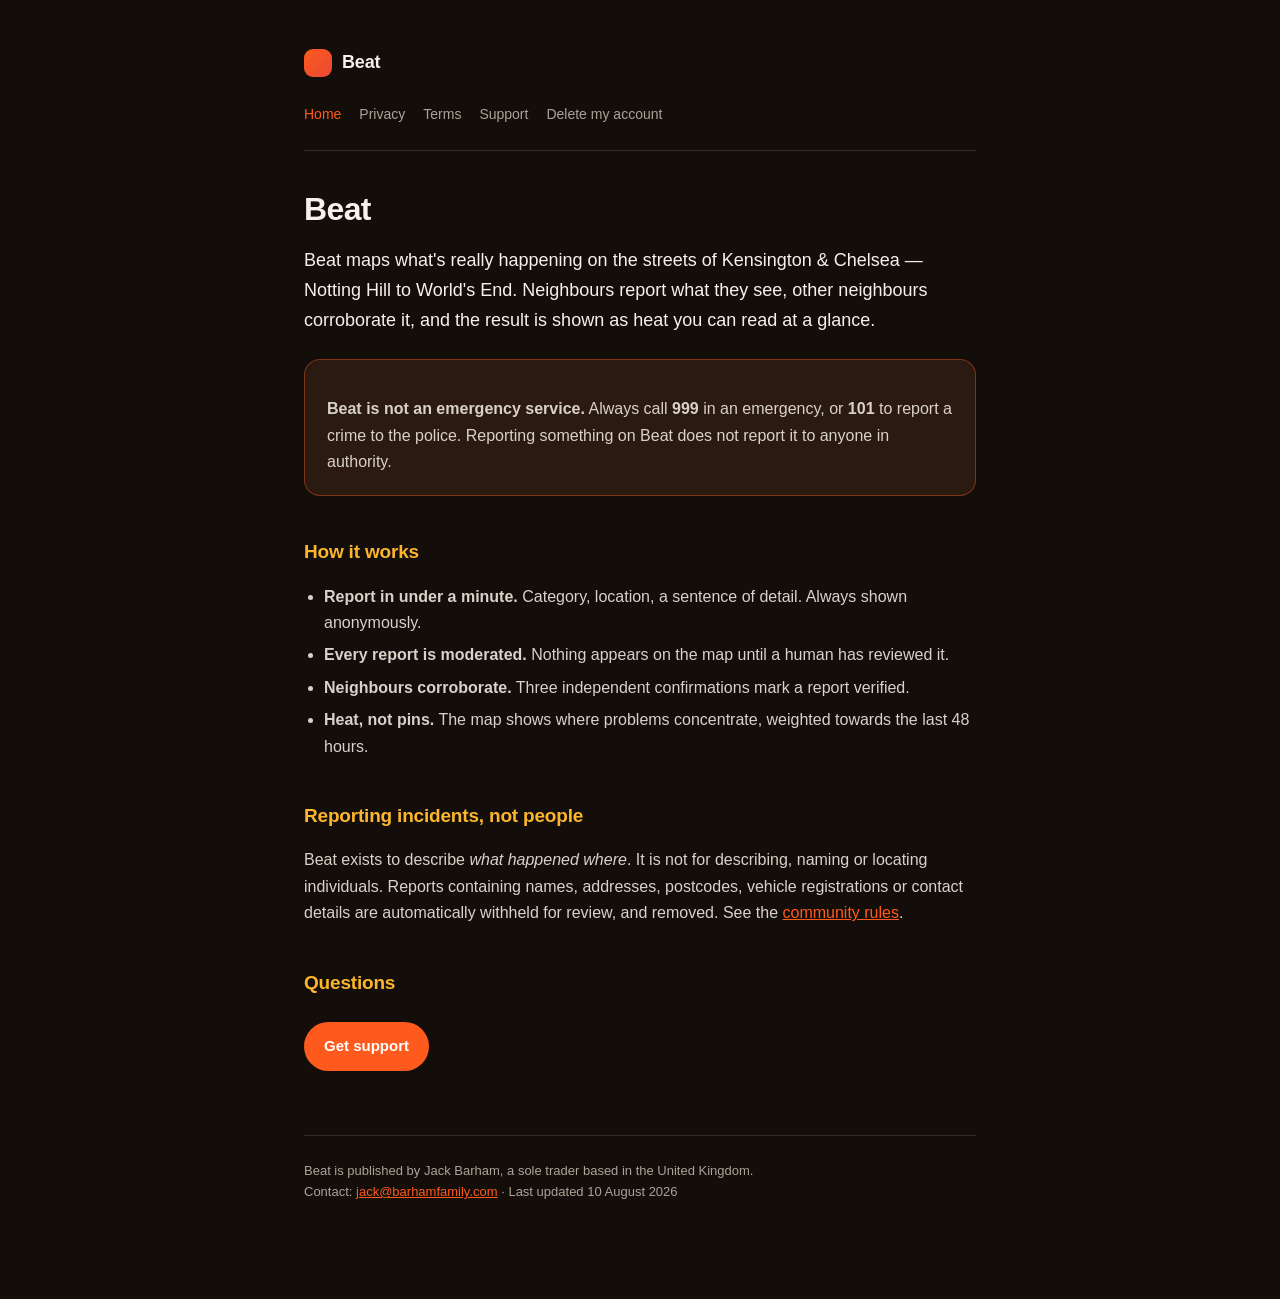
==== index.html @ a158f7f3 "Beat legal and support pages" ====
<!doctype html>
<html lang="en-GB">
<head>
<meta charset="utf-8">
<meta name="viewport" content="width=device-width,initial-scale=1">
<title>Beat &mdash; know your streets &mdash; Beat</title>
<meta name="description" content="Beat maps community-reported street incidents in Kensington &amp; Chelsea.">
<link rel="stylesheet" href="style.css">
</head>
<body>
<div class="wrap">
<header>
  <a class="brand" href="index.html"><span class="mark"></span><strong>Beat</strong></a>
  <nav><a href="index.html" class="on">Home</a><a href="privacy.html">Privacy</a><a href="terms.html">Terms</a><a href="support.html">Support</a><a href="delete-my-data.html">Delete my account</a></nav>
</header>

<h1>Beat</h1>
<p class="lede">Beat maps what's really happening on the streets of Kensington &amp; Chelsea &mdash; Notting Hill to World's End. Neighbours report what they see, other neighbours corroborate it, and the result is shown as heat you can read at a glance.</p>

<div class="card warn">
  <p><strong>Beat is not an emergency service.</strong> Always call <strong>999</strong> in an emergency, or <strong>101</strong> to report a crime to the police. Reporting something on Beat does not report it to anyone in authority.</p>
</div>

<h2>How it works</h2>
<ul>
  <li><strong>Report in under a minute.</strong> Category, location, a sentence of detail. Always shown anonymously.</li>
  <li><strong>Every report is moderated.</strong> Nothing appears on the map until a human has reviewed it.</li>
  <li><strong>Neighbours corroborate.</strong> Three independent confirmations mark a report verified.</li>
  <li><strong>Heat, not pins.</strong> The map shows where problems concentrate, weighted towards the last 48 hours.</li>
</ul>

<h2>Reporting incidents, not people</h2>
<p>Beat exists to describe <em>what happened where</em>. It is not for describing, naming or locating individuals. Reports containing names, addresses, postcodes, vehicle registrations or contact details are automatically withheld for review, and removed. See the <a href="terms.html">community rules</a>.</p>

<h2>Questions</h2>
<p><a class="btn" href="support.html">Get support</a></p>

<footer>
  Beat is published by Jack Barham, a sole trader based in the United Kingdom.<br>
  Contact: <a href="mailto:jack@barhamfamily.com">jack@barhamfamily.com</a> &middot; Last updated 10 August 2026
</footer>
</div>
</body>
</html>
---- style.css ----
:root{--bg:#130e0a;--surface:#1e1813;--fg:#f6f1e9;--muted:#aca397;--ember:#fe5a1d;--ember-soft:#fcb52c;--border:#332c27}
*{box-sizing:border-box}
body{margin:0;background:var(--bg);color:var(--fg);font:16px/1.65 -apple-system,BlinkMacSystemFont,"Segoe UI",Helvetica,Arial,sans-serif;-webkit-font-smoothing:antialiased}
.wrap{max-width:720px;margin:0 auto;padding:48px 24px 96px}
header{border-bottom:1px solid var(--border);padding-bottom:24px;margin-bottom:40px}
.brand{display:inline-flex;align-items:center;gap:10px;text-decoration:none;color:var(--fg)}
.mark{width:28px;height:28px;border-radius:9px;background:linear-gradient(135deg,var(--ember),#e94937)}
.brand strong{font-size:18px;letter-spacing:-.01em}
nav{margin-top:18px;display:flex;flex-wrap:wrap;gap:18px}
nav a{color:var(--muted);text-decoration:none;font-size:14px}
nav a:hover,nav a.on{color:var(--ember)}
h1{font-size:32px;line-height:1.15;letter-spacing:-.02em;margin:0 0 8px}
h2{font-size:19px;margin:40px 0 10px;color:var(--ember-soft);letter-spacing:-.01em}
h3{font-size:16px;margin:26px 0 6px}
p,li{color:#d9d2c8}
.lede{font-size:18px;color:var(--fg)}
.meta{color:var(--muted);font-size:13px;margin:0 0 32px}
a{color:var(--ember)}
ul{padding-left:20px}
li{margin:6px 0}
.card{background:var(--surface);border:1px solid var(--border);border-radius:16px;padding:20px 22px;margin:24px 0}
.card p:last-child{margin-bottom:0}
.warn{border-color:rgba(254,90,29,.4);background:#2b1a12}
table{width:100%;border-collapse:collapse;margin:16px 0;font-size:14px}
th,td{text-align:left;padding:10px 12px;border-bottom:1px solid var(--border);vertical-align:top}
th{color:var(--ember-soft);font-weight:600}
footer{margin-top:64px;padding-top:24px;border-top:1px solid var(--border);color:var(--muted);font-size:13px}
code{background:var(--surface);padding:2px 6px;border-radius:5px;font-size:14px}
.btn{display:inline-block;background:var(--ember);color:#fff;text-decoration:none;padding:12px 20px;border-radius:999px;font-weight:600;font-size:15px;margin-top:8px}
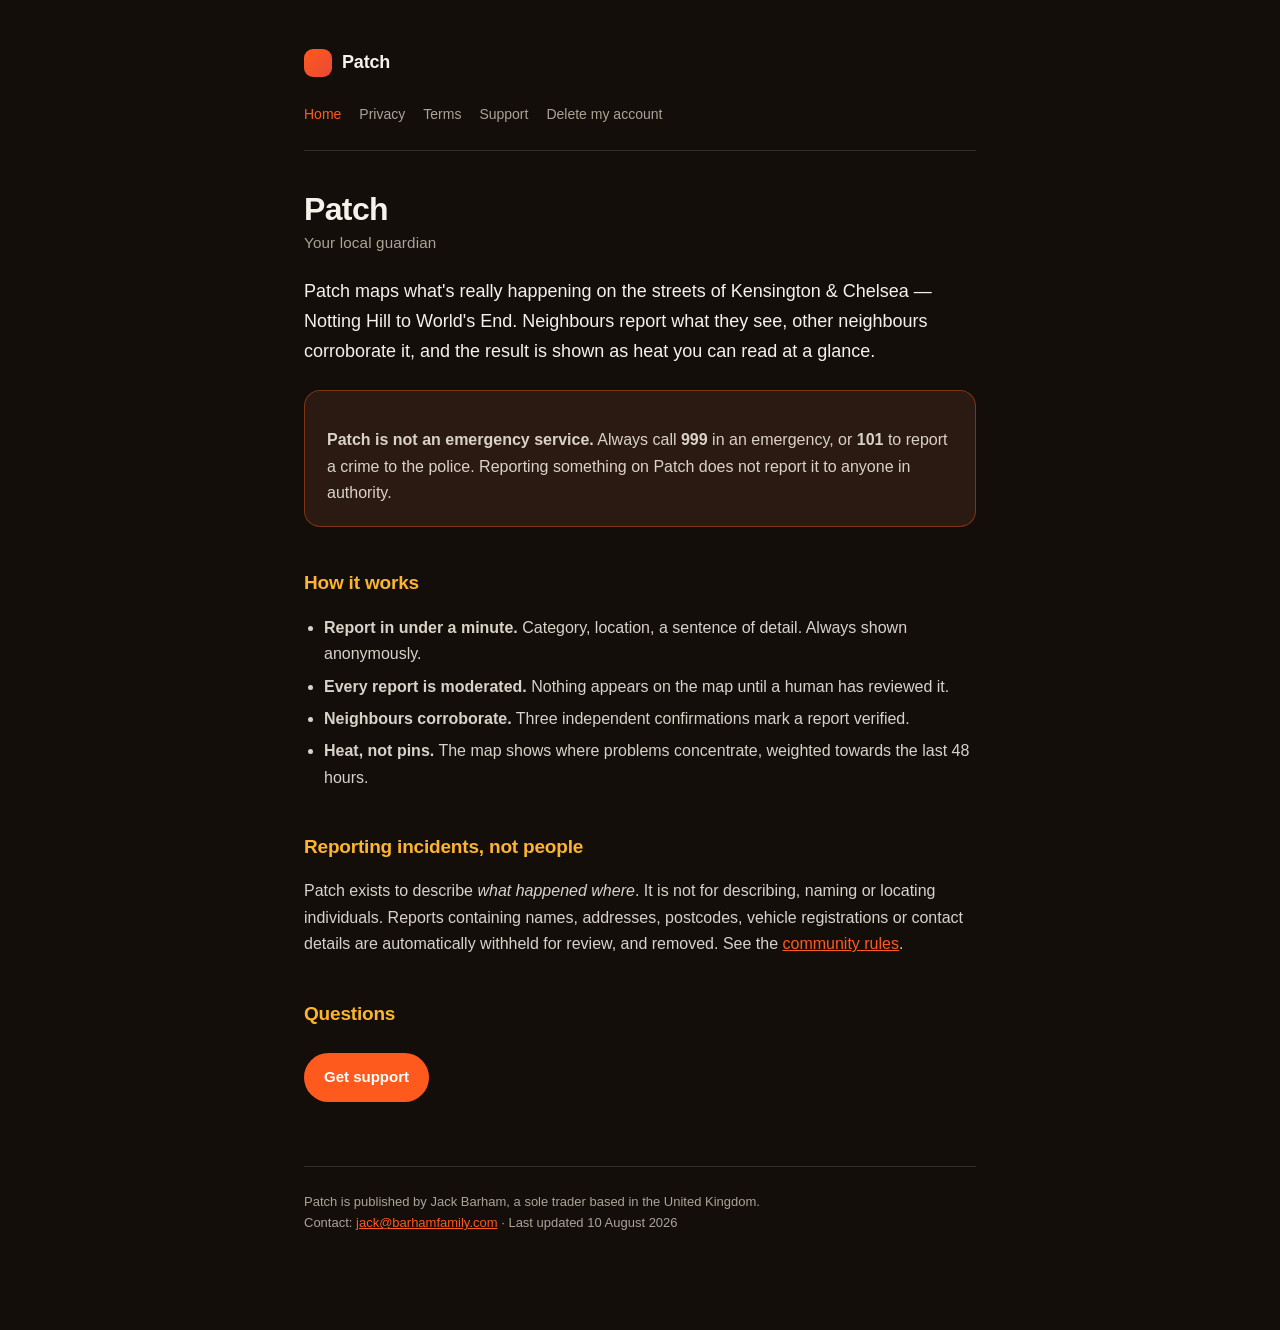
==== commit 93c0799d: "Rename to Patch; add postcodes.io disclosure to privacy policy" ====
--- a/index.html
+++ b/index.html
@@ -3,22 +3,23 @@
 <head>
 <meta charset="utf-8">
 <meta name="viewport" content="width=device-width,initial-scale=1">
-<title>Beat &mdash; know your streets &mdash; Beat</title>
-<meta name="description" content="Beat maps community-reported street incidents in Kensington &amp; Chelsea.">
+<title>Patch &mdash; your local guardian</title>
+<meta name="description" content="Patch maps community-reported street incidents in Kensington &amp; Chelsea.">
 <link rel="stylesheet" href="style.css">
 </head>
 <body>
 <div class="wrap">
 <header>
-  <a class="brand" href="index.html"><span class="mark"></span><strong>Beat</strong></a>
+  <a class="brand" href="index.html"><span class="mark"></span><strong>Patch</strong></a>
   <nav><a href="index.html" class="on">Home</a><a href="privacy.html">Privacy</a><a href="terms.html">Terms</a><a href="support.html">Support</a><a href="delete-my-data.html">Delete my account</a></nav>
 </header>
 
-<h1>Beat</h1>
-<p class="lede">Beat maps what's really happening on the streets of Kensington &amp; Chelsea &mdash; Notting Hill to World's End. Neighbours report what they see, other neighbours corroborate it, and the result is shown as heat you can read at a glance.</p>
+<h1>Patch</h1>
+<p class="strap">Your local guardian</p>
+<p class="lede">Patch maps what's really happening on the streets of Kensington &amp; Chelsea &mdash; Notting Hill to World's End. Neighbours report what they see, other neighbours corroborate it, and the result is shown as heat you can read at a glance.</p>
 
 <div class="card warn">
-  <p><strong>Beat is not an emergency service.</strong> Always call <strong>999</strong> in an emergency, or <strong>101</strong> to report a crime to the police. Reporting something on Beat does not report it to anyone in authority.</p>
+  <p><strong>Patch is not an emergency service.</strong> Always call <strong>999</strong> in an emergency, or <strong>101</strong> to report a crime to the police. Reporting something on Patch does not report it to anyone in authority.</p>
 </div>
 
 <h2>How it works</h2>
@@ -30,13 +31,13 @@
 </ul>
 
 <h2>Reporting incidents, not people</h2>
-<p>Beat exists to describe <em>what happened where</em>. It is not for describing, naming or locating individuals. Reports containing names, addresses, postcodes, vehicle registrations or contact details are automatically withheld for review, and removed. See the <a href="terms.html">community rules</a>.</p>
+<p>Patch exists to describe <em>what happened where</em>. It is not for describing, naming or locating individuals. Reports containing names, addresses, postcodes, vehicle registrations or contact details are automatically withheld for review, and removed. See the <a href="terms.html">community rules</a>.</p>
 
 <h2>Questions</h2>
 <p><a class="btn" href="support.html">Get support</a></p>
 
 <footer>
-  Beat is published by Jack Barham, a sole trader based in the United Kingdom.<br>
+  Patch is published by Jack Barham, a sole trader based in the United Kingdom.<br>
   Contact: <a href="mailto:jack@barhamfamily.com">jack@barhamfamily.com</a> &middot; Last updated 10 August 2026
 </footer>
 </div>
--- a/style.css
+++ b/style.css
@@ -27,3 +27,12 @@
 footer{margin-top:64px;padding-top:24px;border-top:1px solid var(--border);color:var(--muted);font-size:13px}
 code{background:var(--surface);padding:2px 6px;border-radius:5px;font-size:14px}
 .btn{display:inline-block;background:var(--ember);color:#fff;text-decoration:none;padding:12px 20px;border-radius:999px;font-weight:600;font-size:15px;margin-top:8px}
+
+/* Strapline under the wordmark on the home page. Muted on purpose: the name
+   carries the page, this only says what the name means. */
+.strap {
+  margin: -.4rem 0 1.4rem;
+  font-size: .95rem;
+  letter-spacing: .01em;
+  color: var(--muted, #8e8e96);
+}
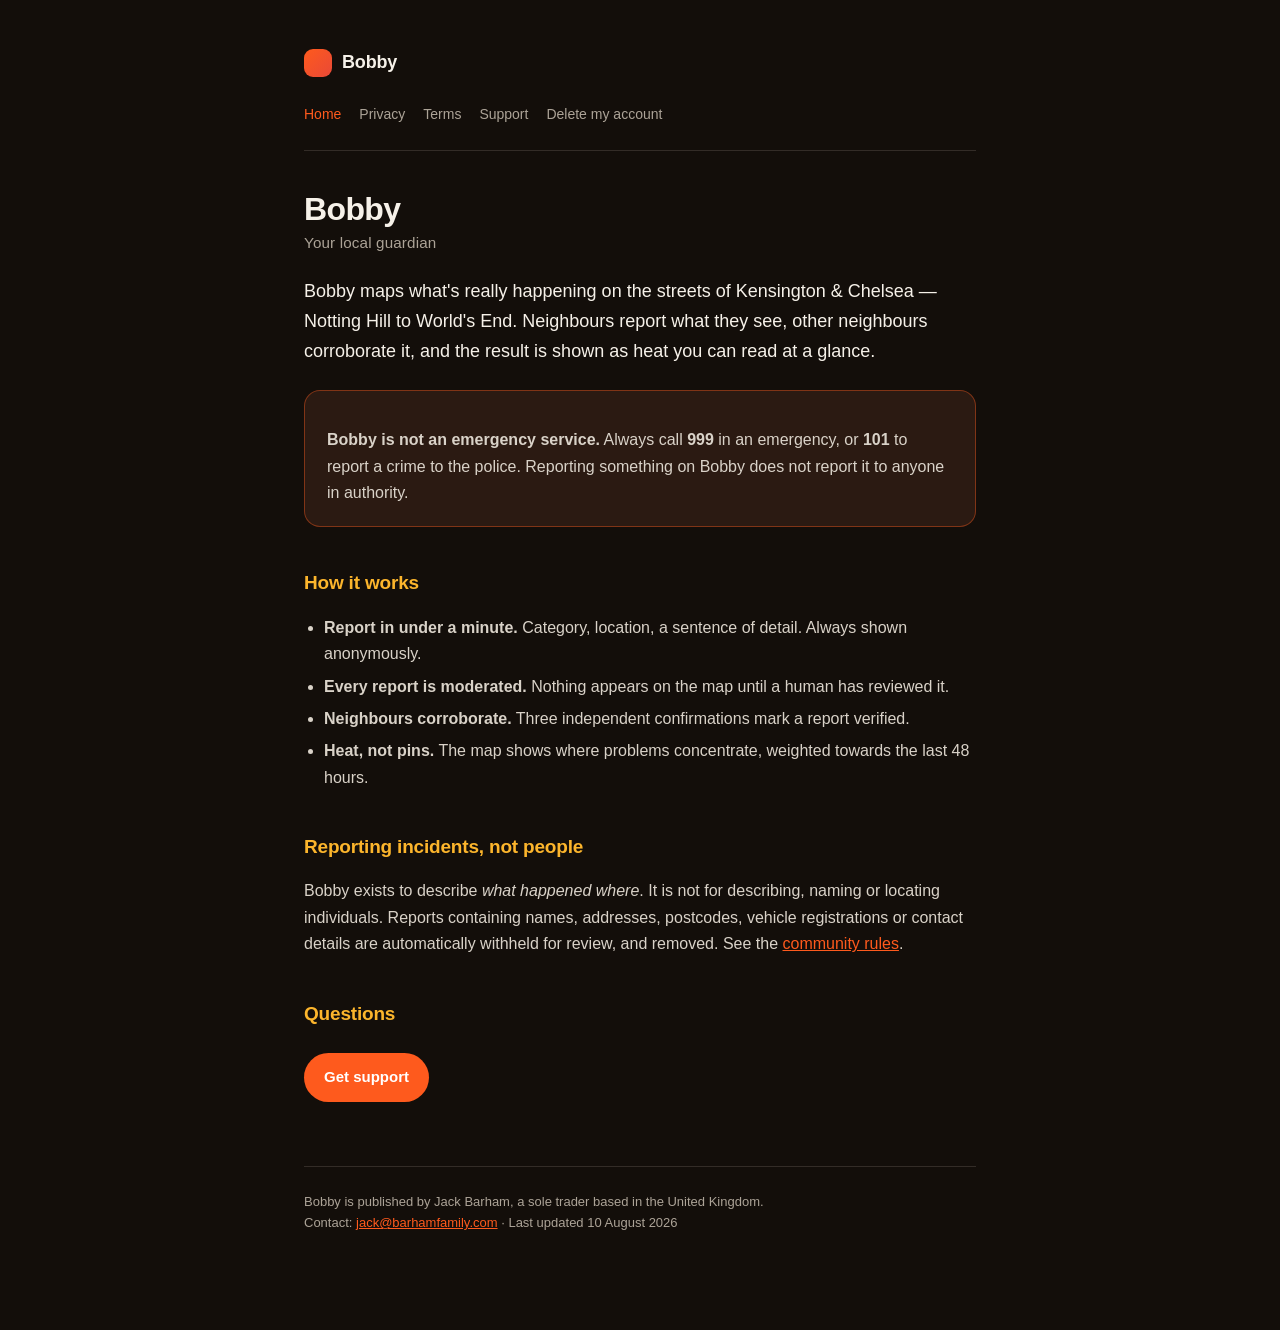
==== commit 4e392c53: "Rename to Patch; add postcodes.io disclosure to privacy policy" ====
--- a/index.html
+++ b/index.html
@@ -3,23 +3,23 @@
 <head>
 <meta charset="utf-8">
 <meta name="viewport" content="width=device-width,initial-scale=1">
-<title>Patch &mdash; your local guardian</title>
-<meta name="description" content="Patch maps community-reported street incidents in Kensington &amp; Chelsea.">
+<title>Bobby &mdash; your local guardian</title>
+<meta name="description" content="Bobby maps community-reported street incidents in Kensington &amp; Chelsea.">
 <link rel="stylesheet" href="style.css">
 </head>
 <body>
 <div class="wrap">
 <header>
-  <a class="brand" href="index.html"><span class="mark"></span><strong>Patch</strong></a>
+  <a class="brand" href="index.html"><span class="mark"></span><strong>Bobby</strong></a>
   <nav><a href="index.html" class="on">Home</a><a href="privacy.html">Privacy</a><a href="terms.html">Terms</a><a href="support.html">Support</a><a href="delete-my-data.html">Delete my account</a></nav>
 </header>
 
-<h1>Patch</h1>
+<h1>Bobby</h1>
 <p class="strap">Your local guardian</p>
-<p class="lede">Patch maps what's really happening on the streets of Kensington &amp; Chelsea &mdash; Notting Hill to World's End. Neighbours report what they see, other neighbours corroborate it, and the result is shown as heat you can read at a glance.</p>
+<p class="lede">Bobby maps what's really happening on the streets of Kensington &amp; Chelsea &mdash; Notting Hill to World's End. Neighbours report what they see, other neighbours corroborate it, and the result is shown as heat you can read at a glance.</p>
 
 <div class="card warn">
-  <p><strong>Patch is not an emergency service.</strong> Always call <strong>999</strong> in an emergency, or <strong>101</strong> to report a crime to the police. Reporting something on Patch does not report it to anyone in authority.</p>
+  <p><strong>Bobby is not an emergency service.</strong> Always call <strong>999</strong> in an emergency, or <strong>101</strong> to report a crime to the police. Reporting something on Bobby does not report it to anyone in authority.</p>
 </div>
 
 <h2>How it works</h2>
@@ -31,13 +31,13 @@
 </ul>
 
 <h2>Reporting incidents, not people</h2>
-<p>Patch exists to describe <em>what happened where</em>. It is not for describing, naming or locating individuals. Reports containing names, addresses, postcodes, vehicle registrations or contact details are automatically withheld for review, and removed. See the <a href="terms.html">community rules</a>.</p>
+<p>Bobby exists to describe <em>what happened where</em>. It is not for describing, naming or locating individuals. Reports containing names, addresses, postcodes, vehicle registrations or contact details are automatically withheld for review, and removed. See the <a href="terms.html">community rules</a>.</p>
 
 <h2>Questions</h2>
 <p><a class="btn" href="support.html">Get support</a></p>
 
 <footer>
-  Patch is published by Jack Barham, a sole trader based in the United Kingdom.<br>
+  Bobby is published by Jack Barham, a sole trader based in the United Kingdom.<br>
   Contact: <a href="mailto:jack@barhamfamily.com">jack@barhamfamily.com</a> &middot; Last updated 10 August 2026
 </footer>
 </div>
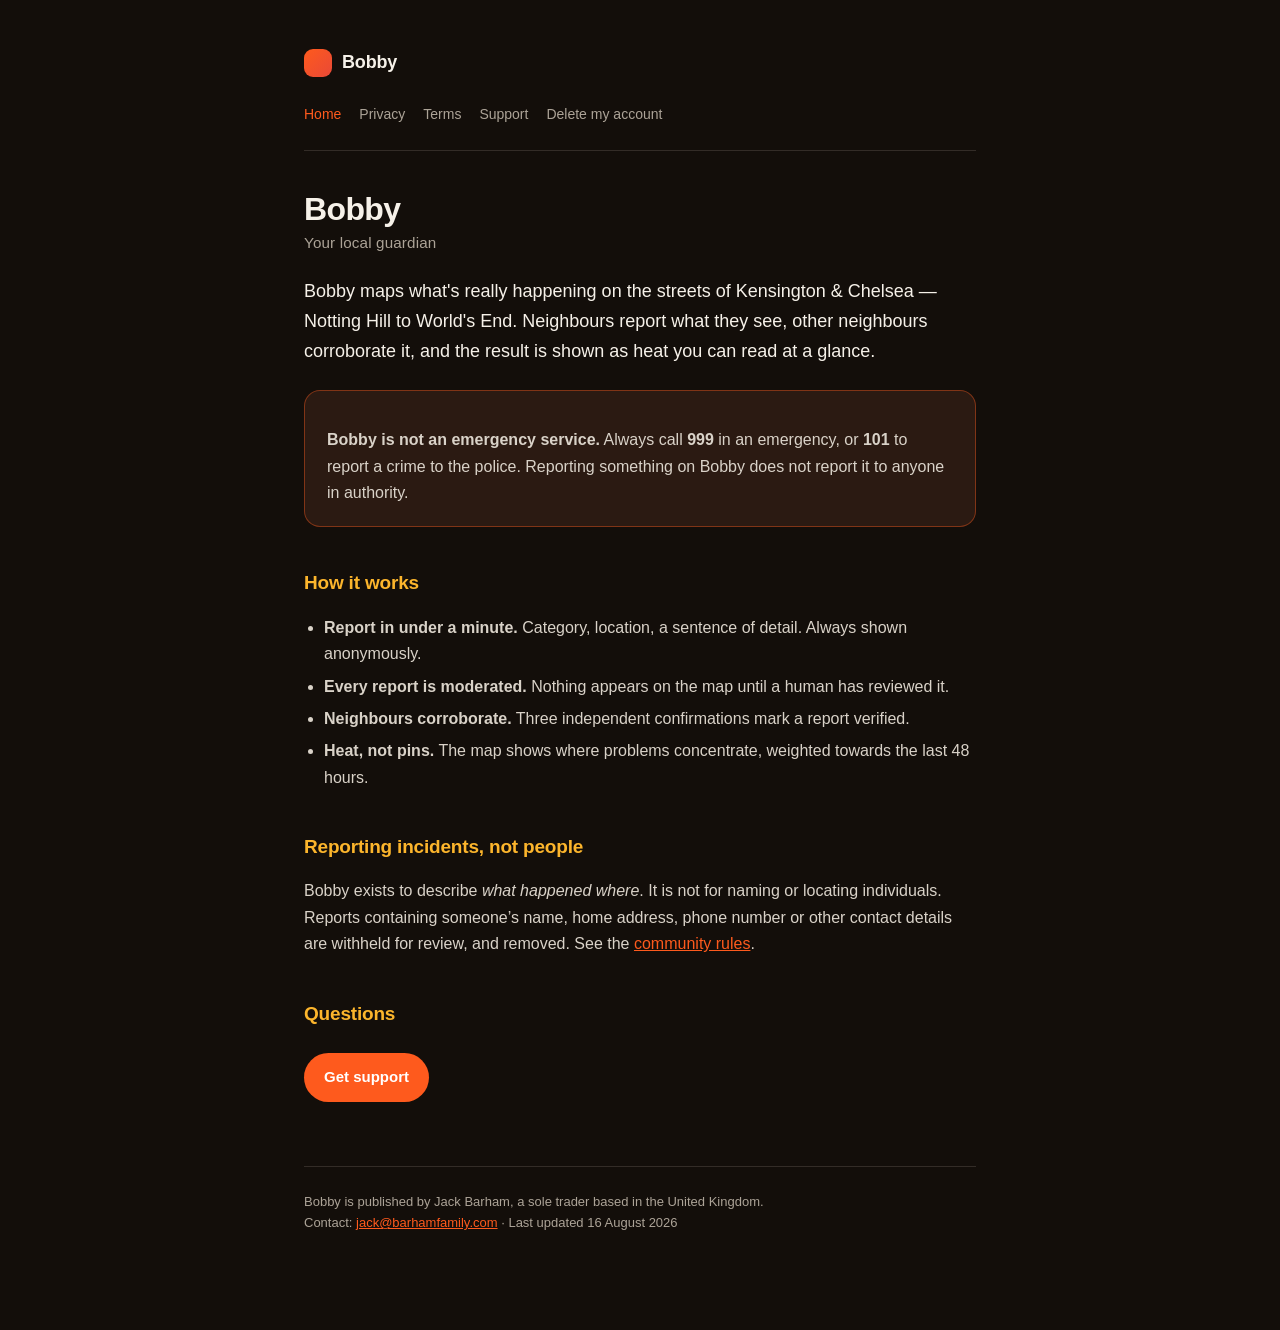
==== commit f06bcb89: "Rename to Patch; add postcodes.io disclosure to privacy policy" ====
--- a/index.html
+++ b/index.html
@@ -31,14 +31,14 @@
 </ul>
 
 <h2>Reporting incidents, not people</h2>
-<p>Bobby exists to describe <em>what happened where</em>. It is not for describing, naming or locating individuals. Reports containing names, addresses, postcodes, vehicle registrations or contact details are automatically withheld for review, and removed. See the <a href="terms.html">community rules</a>.</p>
+<p>Bobby exists to describe <em>what happened where</em>. It is not for naming or locating individuals. Reports containing someone&rsquo;s name, home address, phone number or other contact details are withheld for review, and removed. See the <a href="terms.html">community rules</a>.</p>
 
 <h2>Questions</h2>
 <p><a class="btn" href="support.html">Get support</a></p>
 
 <footer>
   Bobby is published by Jack Barham, a sole trader based in the United Kingdom.<br>
-  Contact: <a href="mailto:jack@barhamfamily.com">jack@barhamfamily.com</a> &middot; Last updated 10 August 2026
+  Contact: <a href="mailto:jack@barhamfamily.com">jack@barhamfamily.com</a> &middot; Last updated 16 August 2026
 </footer>
 </div>
 </body>
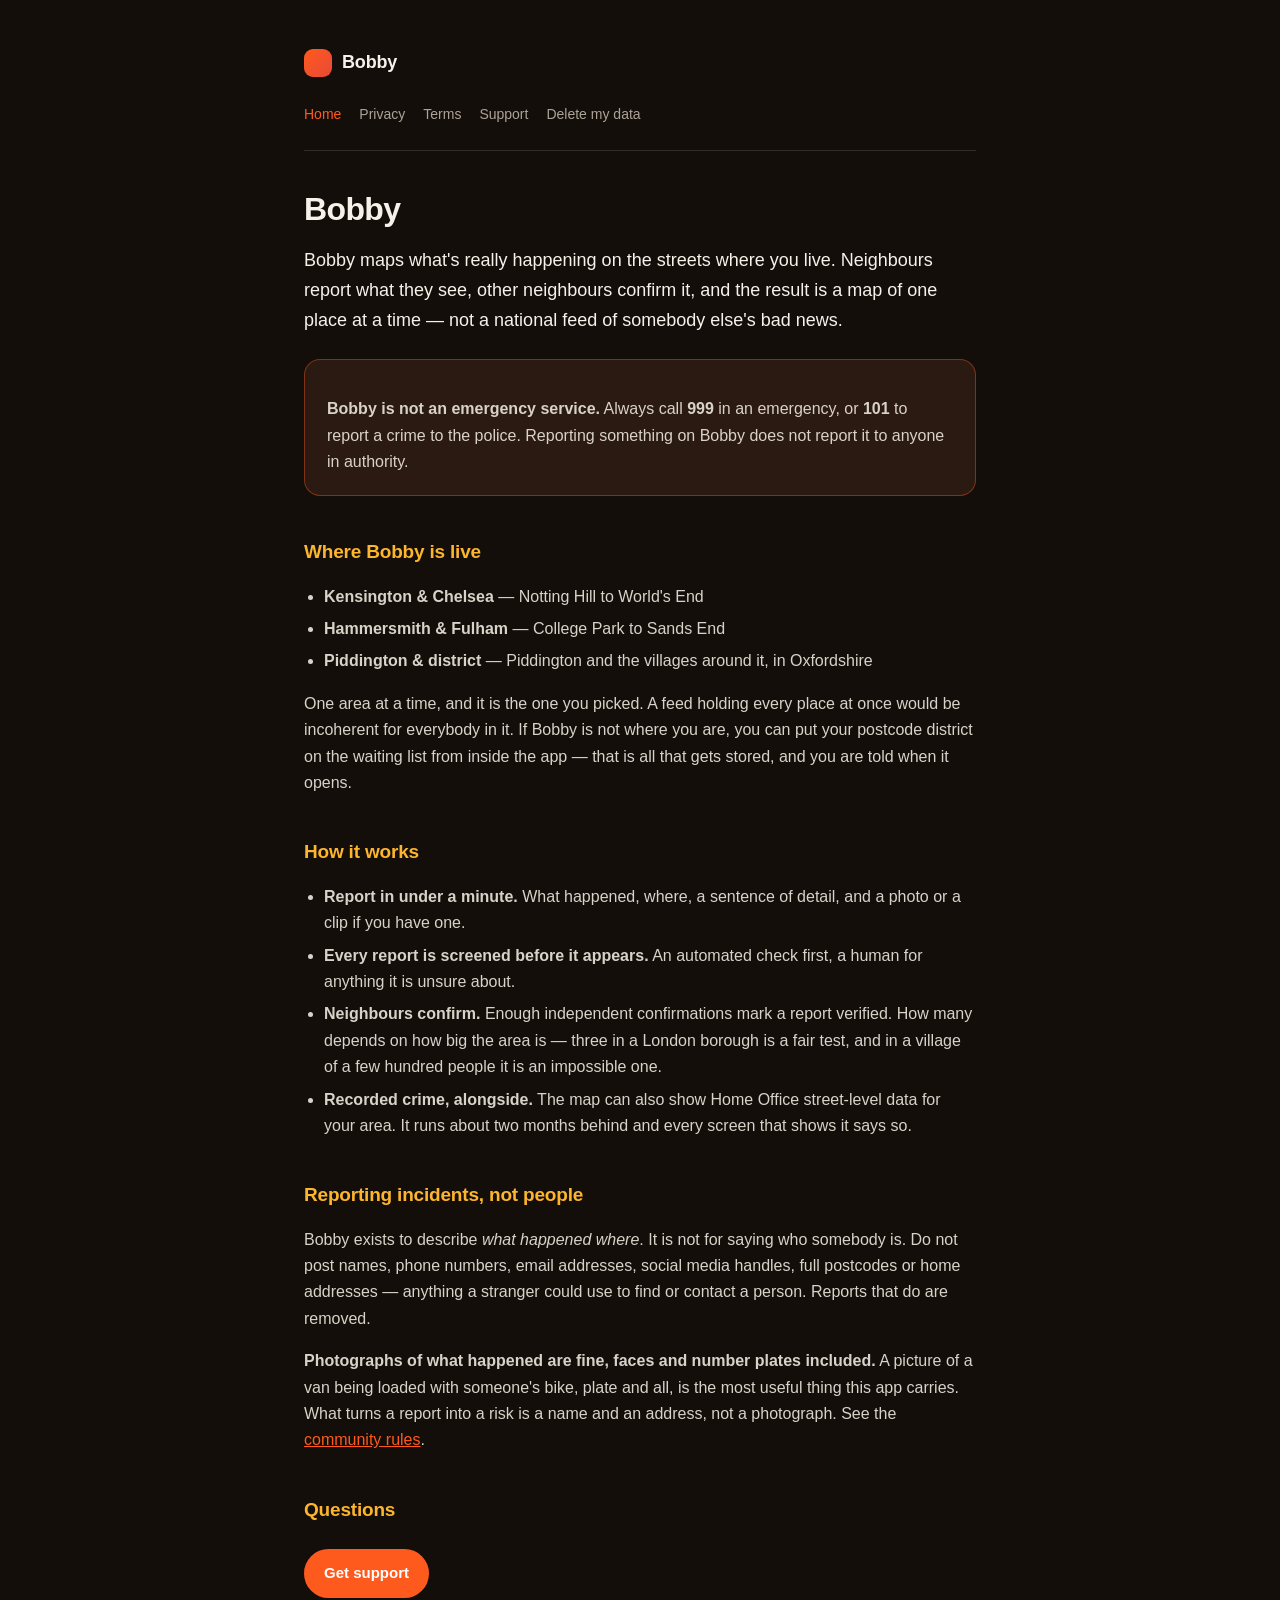
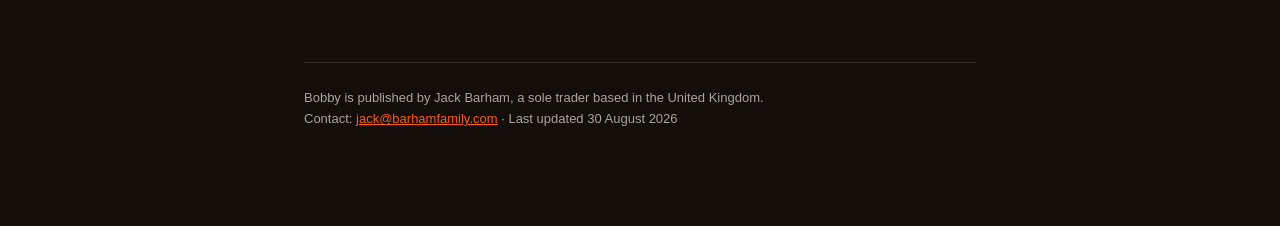
==== commit 1d4490b6: "Bobby, not Beat: the pages catch up with the app Four statements had become false — the app name, th" ====
--- a/index.html
+++ b/index.html
@@ -3,42 +3,50 @@
 <head>
 <meta charset="utf-8">
 <meta name="viewport" content="width=device-width,initial-scale=1">
-<title>Bobby &mdash; your local guardian</title>
-<meta name="description" content="Bobby maps community-reported street incidents in Kensington &amp; Chelsea.">
+<title>Bobby &mdash; know your streets &mdash; Bobby</title>
+<meta name="description" content="Bobby maps community-reported street incidents in Kensington &amp; Chelsea, Hammersmith &amp; Fulham and Piddington &amp; district.">
 <link rel="stylesheet" href="style.css">
 </head>
 <body>
 <div class="wrap">
 <header>
   <a class="brand" href="index.html"><span class="mark"></span><strong>Bobby</strong></a>
-  <nav><a href="index.html" class="on">Home</a><a href="privacy.html">Privacy</a><a href="terms.html">Terms</a><a href="support.html">Support</a><a href="delete-my-data.html">Delete my account</a></nav>
+  <nav><a href="index.html" class="on">Home</a><a href="privacy.html">Privacy</a><a href="terms.html">Terms</a><a href="support.html">Support</a><a href="delete-my-data.html">Delete my data</a></nav>
 </header>
 
 <h1>Bobby</h1>
-<p class="strap">Your local guardian</p>
-<p class="lede">Bobby maps what's really happening on the streets of Kensington &amp; Chelsea &mdash; Notting Hill to World's End. Neighbours report what they see, other neighbours corroborate it, and the result is shown as heat you can read at a glance.</p>
+<p class="lede">Bobby maps what's really happening on the streets where you live. Neighbours report what they see, other neighbours confirm it, and the result is a map of one place at a time &mdash; not a national feed of somebody else's bad news.</p>
 
 <div class="card warn">
   <p><strong>Bobby is not an emergency service.</strong> Always call <strong>999</strong> in an emergency, or <strong>101</strong> to report a crime to the police. Reporting something on Bobby does not report it to anyone in authority.</p>
 </div>
 
+<h2>Where Bobby is live</h2>
+<ul>
+  <li><strong>Kensington &amp; Chelsea</strong> &mdash; Notting Hill to World's End</li>
+  <li><strong>Hammersmith &amp; Fulham</strong> &mdash; College Park to Sands End</li>
+  <li><strong>Piddington &amp; district</strong> &mdash; Piddington and the villages around it, in Oxfordshire</li>
+</ul>
+<p>One area at a time, and it is the one you picked. A feed holding every place at once would be incoherent for everybody in it. If Bobby is not where you are, you can put your postcode district on the waiting list from inside the app &mdash; that is all that gets stored, and you are told when it opens.</p>
+
 <h2>How it works</h2>
 <ul>
-  <li><strong>Report in under a minute.</strong> Category, location, a sentence of detail. Always shown anonymously.</li>
-  <li><strong>Every report is moderated.</strong> Nothing appears on the map until a human has reviewed it.</li>
-  <li><strong>Neighbours corroborate.</strong> Three independent confirmations mark a report verified.</li>
-  <li><strong>Heat, not pins.</strong> The map shows where problems concentrate, weighted towards the last 48 hours.</li>
+  <li><strong>Report in under a minute.</strong> What happened, where, a sentence of detail, and a photo or a clip if you have one.</li>
+  <li><strong>Every report is screened before it appears.</strong> An automated check first, a human for anything it is unsure about.</li>
+  <li><strong>Neighbours confirm.</strong> Enough independent confirmations mark a report verified. How many depends on how big the area is &mdash; three in a London borough is a fair test, and in a village of a few hundred people it is an impossible one.</li>
+  <li><strong>Recorded crime, alongside.</strong> The map can also show Home Office street-level data for your area. It runs about two months behind and every screen that shows it says so.</li>
 </ul>
 
 <h2>Reporting incidents, not people</h2>
-<p>Bobby exists to describe <em>what happened where</em>. It is not for naming or locating individuals. Reports containing someone&rsquo;s name, home address, phone number or other contact details are withheld for review, and removed. See the <a href="terms.html">community rules</a>.</p>
+<p>Bobby exists to describe <em>what happened where</em>. It is not for saying who somebody is. Do not post names, phone numbers, email addresses, social media handles, full postcodes or home addresses &mdash; anything a stranger could use to find or contact a person. Reports that do are removed.</p>
+<p><strong>Photographs of what happened are fine, faces and number plates included.</strong> A picture of a van being loaded with someone's bike, plate and all, is the most useful thing this app carries. What turns a report into a risk is a name and an address, not a photograph. See the <a href="terms.html">community rules</a>.</p>
 
 <h2>Questions</h2>
 <p><a class="btn" href="support.html">Get support</a></p>
 
 <footer>
   Bobby is published by Jack Barham, a sole trader based in the United Kingdom.<br>
-  Contact: <a href="mailto:jack@barhamfamily.com">jack@barhamfamily.com</a> &middot; Last updated 16 August 2026
+  Contact: <a href="mailto:jack@barhamfamily.com">jack@barhamfamily.com</a> &middot; Last updated 30 August 2026
 </footer>
 </div>
 </body>
--- a/style.css
+++ b/style.css
@@ -27,12 +27,3 @@
 footer{margin-top:64px;padding-top:24px;border-top:1px solid var(--border);color:var(--muted);font-size:13px}
 code{background:var(--surface);padding:2px 6px;border-radius:5px;font-size:14px}
 .btn{display:inline-block;background:var(--ember);color:#fff;text-decoration:none;padding:12px 20px;border-radius:999px;font-weight:600;font-size:15px;margin-top:8px}
-
-/* Strapline under the wordmark on the home page. Muted on purpose: the name
-   carries the page, this only says what the name means. */
-.strap {
-  margin: -.4rem 0 1.4rem;
-  font-size: .95rem;
-  letter-spacing: .01em;
-  color: var(--muted, #8e8e96);
-}
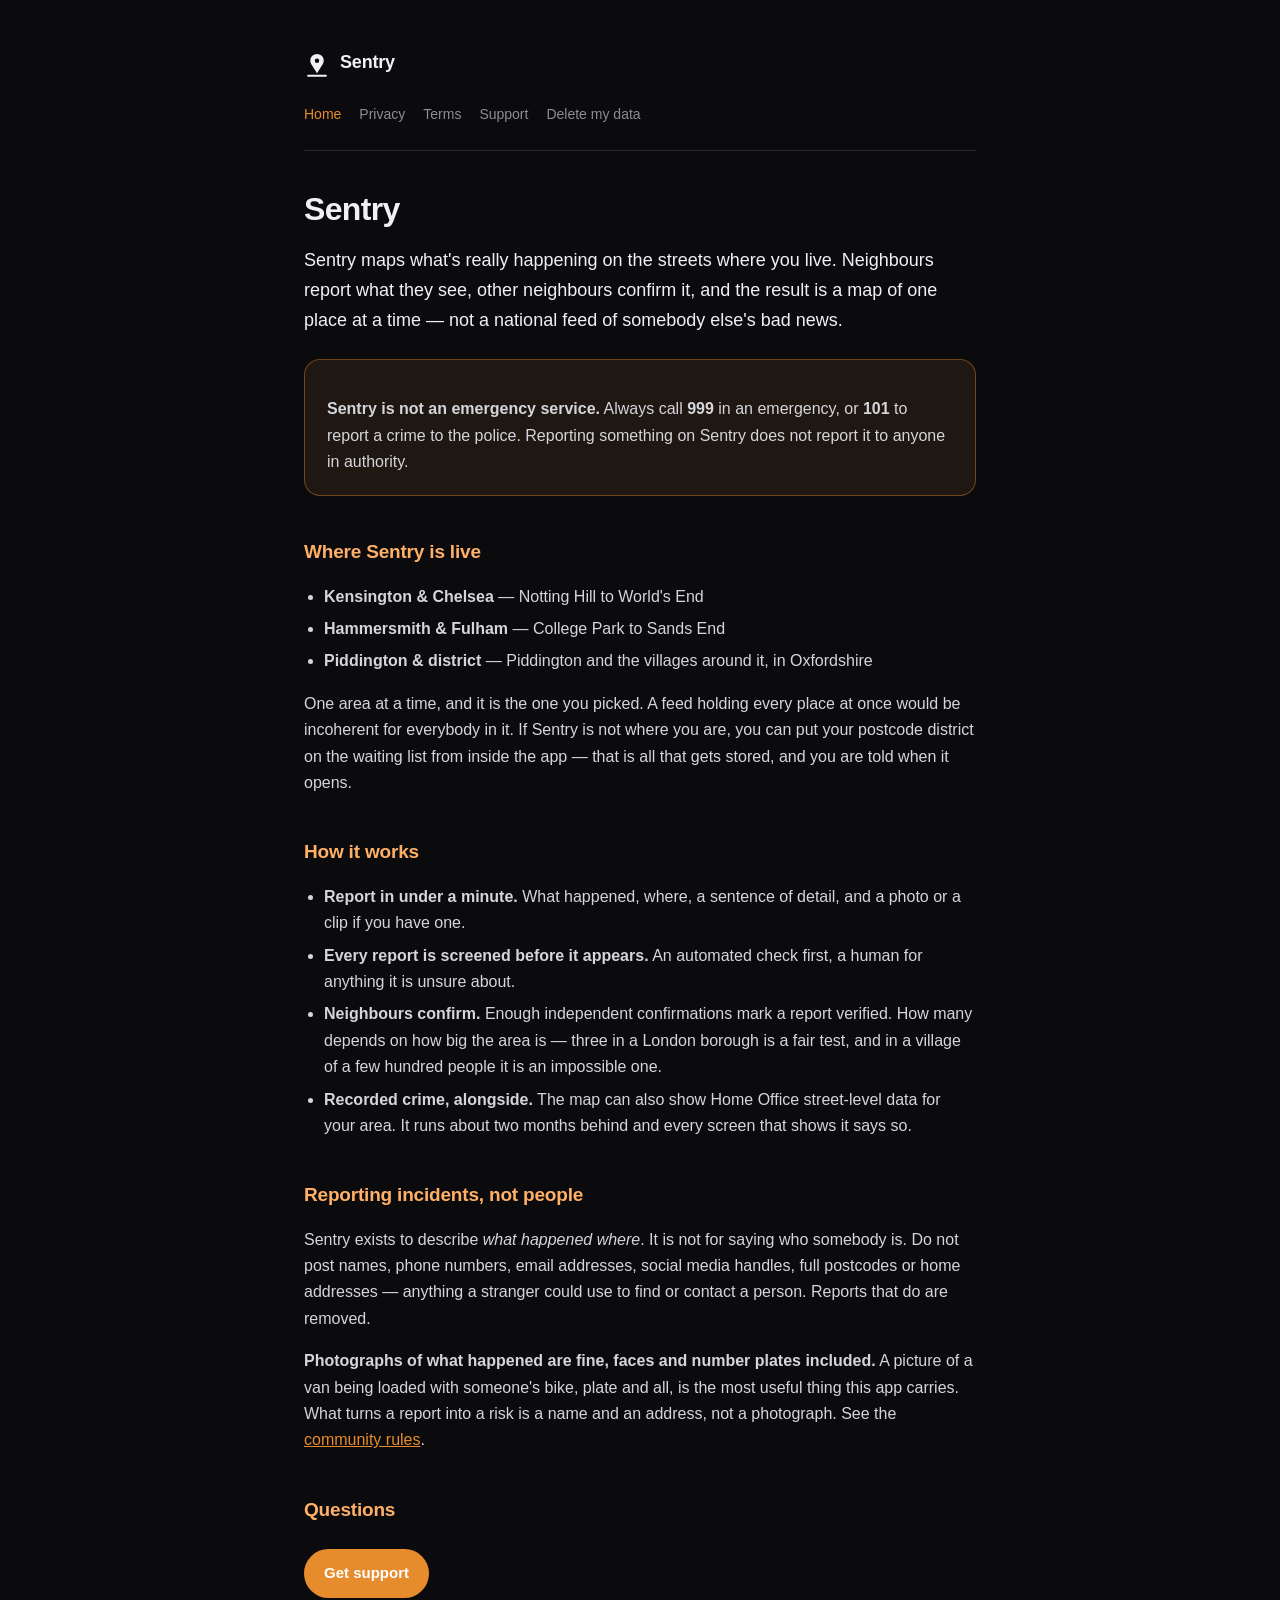
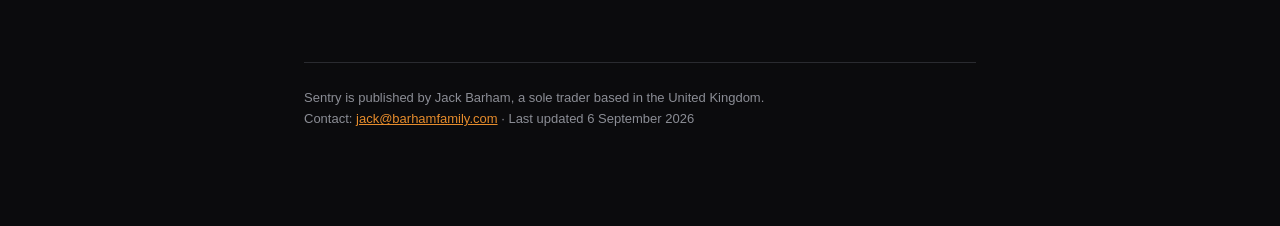
==== commit 3b08c671: "The site says Sentry Regenerated from _gensite.py, which is the source of truth for this folder - t" ====
--- a/index.html
+++ b/index.html
@@ -3,31 +3,31 @@
 <head>
 <meta charset="utf-8">
 <meta name="viewport" content="width=device-width,initial-scale=1">
-<title>Bobby &mdash; know your streets &mdash; Bobby</title>
-<meta name="description" content="Bobby maps community-reported street incidents in Kensington &amp; Chelsea, Hammersmith &amp; Fulham and Piddington &amp; district.">
+<title>Know your streets &mdash; Sentry</title>
+<meta name="description" content="Sentry maps community-reported street incidents in Kensington &amp; Chelsea, Hammersmith &amp; Fulham and Piddington &amp; district.">
 <link rel="stylesheet" href="style.css">
 </head>
 <body>
 <div class="wrap">
 <header>
-  <a class="brand" href="index.html"><span class="mark"></span><strong>Bobby</strong></a>
+  <a class="brand" href="index.html"><span class="mark"></span><strong>Sentry</strong></a>
   <nav><a href="index.html" class="on">Home</a><a href="privacy.html">Privacy</a><a href="terms.html">Terms</a><a href="support.html">Support</a><a href="delete-my-data.html">Delete my data</a></nav>
 </header>
 
-<h1>Bobby</h1>
-<p class="lede">Bobby maps what's really happening on the streets where you live. Neighbours report what they see, other neighbours confirm it, and the result is a map of one place at a time &mdash; not a national feed of somebody else's bad news.</p>
+<h1>Sentry</h1>
+<p class="lede">Sentry maps what's really happening on the streets where you live. Neighbours report what they see, other neighbours confirm it, and the result is a map of one place at a time &mdash; not a national feed of somebody else's bad news.</p>
 
 <div class="card warn">
-  <p><strong>Bobby is not an emergency service.</strong> Always call <strong>999</strong> in an emergency, or <strong>101</strong> to report a crime to the police. Reporting something on Bobby does not report it to anyone in authority.</p>
+  <p><strong>Sentry is not an emergency service.</strong> Always call <strong>999</strong> in an emergency, or <strong>101</strong> to report a crime to the police. Reporting something on Sentry does not report it to anyone in authority.</p>
 </div>
 
-<h2>Where Bobby is live</h2>
+<h2>Where Sentry is live</h2>
 <ul>
   <li><strong>Kensington &amp; Chelsea</strong> &mdash; Notting Hill to World's End</li>
   <li><strong>Hammersmith &amp; Fulham</strong> &mdash; College Park to Sands End</li>
   <li><strong>Piddington &amp; district</strong> &mdash; Piddington and the villages around it, in Oxfordshire</li>
 </ul>
-<p>One area at a time, and it is the one you picked. A feed holding every place at once would be incoherent for everybody in it. If Bobby is not where you are, you can put your postcode district on the waiting list from inside the app &mdash; that is all that gets stored, and you are told when it opens.</p>
+<p>One area at a time, and it is the one you picked. A feed holding every place at once would be incoherent for everybody in it. If Sentry is not where you are, you can put your postcode district on the waiting list from inside the app &mdash; that is all that gets stored, and you are told when it opens.</p>
 
 <h2>How it works</h2>
 <ul>
@@ -38,15 +38,15 @@
 </ul>
 
 <h2>Reporting incidents, not people</h2>
-<p>Bobby exists to describe <em>what happened where</em>. It is not for saying who somebody is. Do not post names, phone numbers, email addresses, social media handles, full postcodes or home addresses &mdash; anything a stranger could use to find or contact a person. Reports that do are removed.</p>
+<p>Sentry exists to describe <em>what happened where</em>. It is not for saying who somebody is. Do not post names, phone numbers, email addresses, social media handles, full postcodes or home addresses &mdash; anything a stranger could use to find or contact a person. Reports that do are removed.</p>
 <p><strong>Photographs of what happened are fine, faces and number plates included.</strong> A picture of a van being loaded with someone's bike, plate and all, is the most useful thing this app carries. What turns a report into a risk is a name and an address, not a photograph. See the <a href="terms.html">community rules</a>.</p>
 
 <h2>Questions</h2>
 <p><a class="btn" href="support.html">Get support</a></p>
 
 <footer>
-  Bobby is published by Jack Barham, a sole trader based in the United Kingdom.<br>
-  Contact: <a href="mailto:jack@barhamfamily.com">jack@barhamfamily.com</a> &middot; Last updated 30 August 2026
+  Sentry is published by Jack Barham, a sole trader based in the United Kingdom.<br>
+  Contact: <a href="mailto:jack@barhamfamily.com">jack@barhamfamily.com</a> &middot; Last updated 6 September 2026
 </footer>
 </div>
 </body>
--- a/style.css
+++ b/style.css
@@ -1,10 +1,10 @@
-:root{--bg:#130e0a;--surface:#1e1813;--fg:#f6f1e9;--muted:#aca397;--ember:#fe5a1d;--ember-soft:#fcb52c;--border:#332c27}
+:root{--bg:#0B0B0D;--surface:#16171A;--fg:#F1F1F4;--muted:#8B8D95;--ember:#E68C2C;--ember-soft:#FFB066;--border:#2A2B30}
 *{box-sizing:border-box}
 body{margin:0;background:var(--bg);color:var(--fg);font:16px/1.65 -apple-system,BlinkMacSystemFont,"Segoe UI",Helvetica,Arial,sans-serif;-webkit-font-smoothing:antialiased}
 .wrap{max-width:720px;margin:0 auto;padding:48px 24px 96px}
 header{border-bottom:1px solid var(--border);padding-bottom:24px;margin-bottom:40px}
 .brand{display:inline-flex;align-items:center;gap:10px;text-decoration:none;color:var(--fg)}
-.mark{width:28px;height:28px;border-radius:9px;background:linear-gradient(135deg,var(--ember),#e94937)}
+.mark{width:26px;height:28px;background:url("data:image/svg+xml,%3Csvg%20xmlns%3D%22http%3A%2F%2Fwww.w3.org%2F2000%2Fsvg%22%20viewBox%3D%220%200%20100%20106%22%20fill%3D%22none%22%3E%3Cpath%20fill%3D%22%23F1F1F4%22%20fill-rule%3D%22evenodd%22%20d%3D%22M28.14%2058.08%20A26%2026%200%201%201%2071.86%2058.08%20L50%2092%20Z%20M50%2052.6%20a8.6%208.6%200%201%200%200-17.2%208.6%208.6%200%200%200%200%2017.2%20Z%22%2F%3E%3Crect%20fill%3D%22%23F1F1F4%22%20x%3D%2212%22%20y%3D%2298%22%20width%3D%2276%22%20height%3D%228%22%20rx%3D%224%22%2F%3E%3C%2Fsvg%3E") center/contain no-repeat}
 .brand strong{font-size:18px;letter-spacing:-.01em}
 nav{margin-top:18px;display:flex;flex-wrap:wrap;gap:18px}
 nav a{color:var(--muted);text-decoration:none;font-size:14px}
@@ -12,7 +12,7 @@
 h1{font-size:32px;line-height:1.15;letter-spacing:-.02em;margin:0 0 8px}
 h2{font-size:19px;margin:40px 0 10px;color:var(--ember-soft);letter-spacing:-.01em}
 h3{font-size:16px;margin:26px 0 6px}
-p,li{color:#d9d2c8}
+p,li{color:#D4D6DC}
 .lede{font-size:18px;color:var(--fg)}
 .meta{color:var(--muted);font-size:13px;margin:0 0 32px}
 a{color:var(--ember)}
@@ -20,7 +20,7 @@
 li{margin:6px 0}
 .card{background:var(--surface);border:1px solid var(--border);border-radius:16px;padding:20px 22px;margin:24px 0}
 .card p:last-child{margin-bottom:0}
-.warn{border-color:rgba(254,90,29,.4);background:#2b1a12}
+.warn{border-color:rgba(230,140,44,.4);background:#1E1712}
 table{width:100%;border-collapse:collapse;margin:16px 0;font-size:14px}
 th,td{text-align:left;padding:10px 12px;border-bottom:1px solid var(--border);vertical-align:top}
 th{color:var(--ember-soft);font-weight:600}
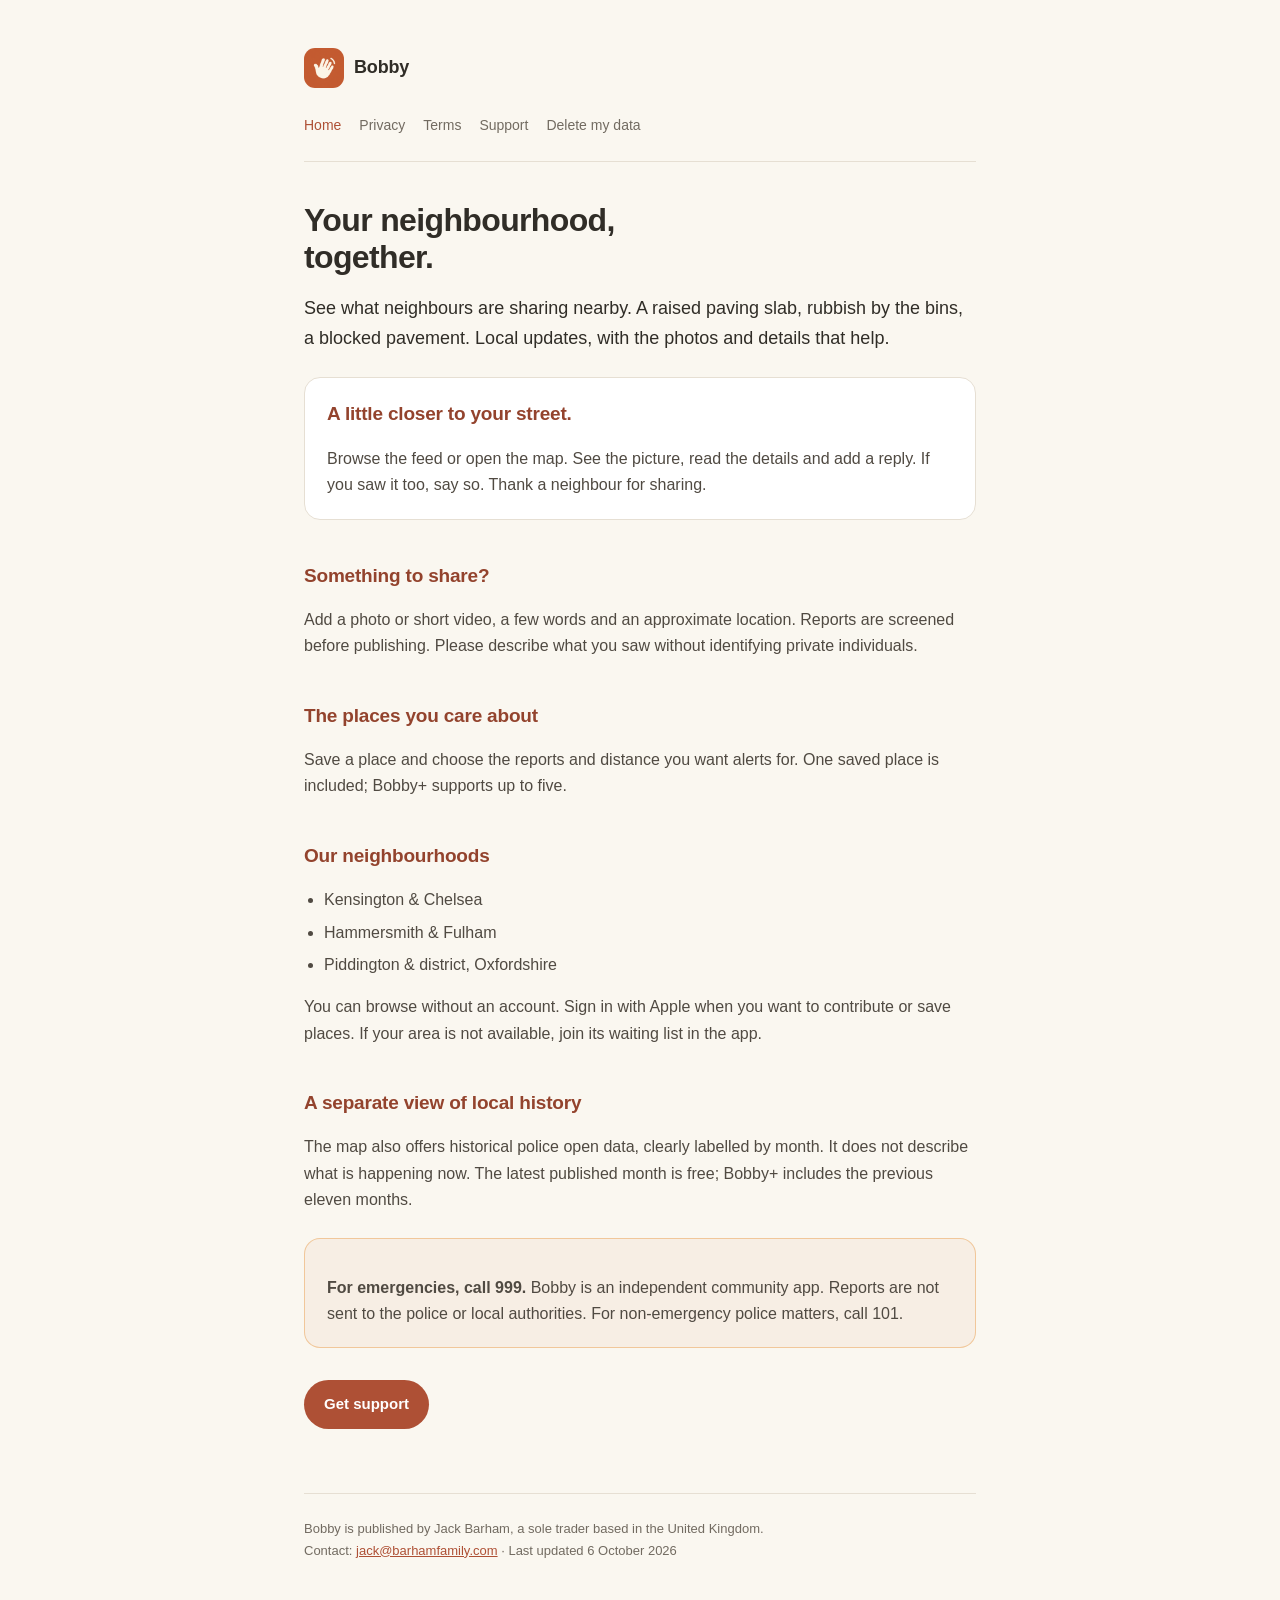
==== commit 5d425705: "Introduce Bobby neighbourhood branding and update native app privacy details" ====
--- a/index.html
+++ b/index.html
@@ -3,50 +3,36 @@
 <head>
 <meta charset="utf-8">
 <meta name="viewport" content="width=device-width,initial-scale=1">
-<title>Know your streets &mdash; Sentry</title>
-<meta name="description" content="Sentry maps community-reported street incidents in Kensington &amp; Chelsea, Hammersmith &amp; Fulham and Piddington &amp; district.">
+<title>Your neighbourhood, together &mdash; Bobby</title>
+<meta name="description" content="Bobby brings nearby reports, photos and updates from your neighbours into one simple feed.">
 <link rel="stylesheet" href="style.css">
 </head>
 <body>
 <div class="wrap">
 <header>
-  <a class="brand" href="index.html"><span class="mark"></span><strong>Sentry</strong></a>
+  <a class="brand" href="index.html"><span class="mark"></span><strong>Bobby</strong></a>
   <nav><a href="index.html" class="on">Home</a><a href="privacy.html">Privacy</a><a href="terms.html">Terms</a><a href="support.html">Support</a><a href="delete-my-data.html">Delete my data</a></nav>
 </header>
 
-<h1>Sentry</h1>
-<p class="lede">Sentry maps what's really happening on the streets where you live. Neighbours report what they see, other neighbours confirm it, and the result is a map of one place at a time &mdash; not a national feed of somebody else's bad news.</p>
-
-<div class="card warn">
-  <p><strong>Sentry is not an emergency service.</strong> Always call <strong>999</strong> in an emergency, or <strong>101</strong> to report a crime to the police. Reporting something on Sentry does not report it to anyone in authority.</p>
-</div>
-
-<h2>Where Sentry is live</h2>
-<ul>
-  <li><strong>Kensington &amp; Chelsea</strong> &mdash; Notting Hill to World's End</li>
-  <li><strong>Hammersmith &amp; Fulham</strong> &mdash; College Park to Sands End</li>
-  <li><strong>Piddington &amp; district</strong> &mdash; Piddington and the villages around it, in Oxfordshire</li>
-</ul>
-<p>One area at a time, and it is the one you picked. A feed holding every place at once would be incoherent for everybody in it. If Sentry is not where you are, you can put your postcode district on the waiting list from inside the app &mdash; that is all that gets stored, and you are told when it opens.</p>
-
-<h2>How it works</h2>
-<ul>
-  <li><strong>Report in under a minute.</strong> What happened, where, a sentence of detail, and a photo or a clip if you have one.</li>
-  <li><strong>Every report is screened before it appears.</strong> An automated check first, a human for anything it is unsure about.</li>
-  <li><strong>Neighbours confirm.</strong> Enough independent confirmations mark a report verified. How many depends on how big the area is &mdash; three in a London borough is a fair test, and in a village of a few hundred people it is an impossible one.</li>
-  <li><strong>Recorded crime, alongside.</strong> The map can also show Home Office street-level data for your area. It runs about two months behind and every screen that shows it says so.</li>
-</ul>
-
-<h2>Reporting incidents, not people</h2>
-<p>Sentry exists to describe <em>what happened where</em>. It is not for saying who somebody is. Do not post names, phone numbers, email addresses, social media handles, full postcodes or home addresses &mdash; anything a stranger could use to find or contact a person. Reports that do are removed.</p>
-<p><strong>Photographs of what happened are fine, faces and number plates included.</strong> A picture of a van being loaded with someone's bike, plate and all, is the most useful thing this app carries. What turns a report into a risk is a name and an address, not a photograph. See the <a href="terms.html">community rules</a>.</p>
-
-<h2>Questions</h2>
+<h1>Your neighbourhood,<br>together.</h1>
+<p class="lede">See what neighbours are sharing nearby. A raised paving slab, rubbish by the bins, a blocked pavement. Local updates, with the photos and details that help.</p>
+<div class="card"><h2 style="margin-top:0">A little closer to your street.</h2>
+<p>Browse the feed or open the map. See the picture, read the details and add a reply. If you saw it too, say so. Thank a neighbour for sharing.</p></div>
+<h2>Something to share?</h2>
+<p>Add a photo or short video, a few words and an approximate location. Reports are screened before publishing. Please describe what you saw without identifying private individuals.</p>
+<h2>The places you care about</h2>
+<p>Save a place and choose the reports and distance you want alerts for. One saved place is included; Bobby+ supports up to five.</p>
+<h2>Our neighbourhoods</h2>
+<ul><li>Kensington &amp; Chelsea</li><li>Hammersmith &amp; Fulham</li><li>Piddington &amp; district, Oxfordshire</li></ul>
+<p>You can browse without an account. Sign in with Apple when you want to contribute or save places. If your area is not available, join its waiting list in the app.</p>
+<h2>A separate view of local history</h2>
+<p>The map also offers historical police open data, clearly labelled by month. It does not describe what is happening now. The latest published month is free; Bobby+ includes the previous eleven months.</p>
+<div class="card warn"><p><strong>For emergencies, call 999.</strong> Bobby is an independent community app. Reports are not sent to the police or local authorities. For non-emergency police matters, call 101.</p></div>
 <p><a class="btn" href="support.html">Get support</a></p>
 
 <footer>
-  Sentry is published by Jack Barham, a sole trader based in the United Kingdom.<br>
-  Contact: <a href="mailto:jack@barhamfamily.com">jack@barhamfamily.com</a> &middot; Last updated 6 September 2026
+  Bobby is published by Jack Barham, a sole trader based in the United Kingdom.<br>
+  Contact: <a href="mailto:jack@barhamfamily.com">jack@barhamfamily.com</a> &middot; Last updated 6 October 2026
 </footer>
 </div>
 </body>
--- a/style.css
+++ b/style.css
@@ -1,10 +1,10 @@
-:root{--bg:#0B0B0D;--surface:#16171A;--fg:#F1F1F4;--muted:#8B8D95;--ember:#E68C2C;--ember-soft:#FFB066;--border:#2A2B30}
+:root{--bg:#FAF7F0;--surface:#FFFFFF;--fg:#302D27;--muted:#726B61;--ember:#AE5035;--ember-soft:#93432D;--border:#E6DFD3}
 *{box-sizing:border-box}
 body{margin:0;background:var(--bg);color:var(--fg);font:16px/1.65 -apple-system,BlinkMacSystemFont,"Segoe UI",Helvetica,Arial,sans-serif;-webkit-font-smoothing:antialiased}
 .wrap{max-width:720px;margin:0 auto;padding:48px 24px 96px}
 header{border-bottom:1px solid var(--border);padding-bottom:24px;margin-bottom:40px}
 .brand{display:inline-flex;align-items:center;gap:10px;text-decoration:none;color:var(--fg)}
-.mark{width:26px;height:28px;background:url("data:image/svg+xml,%3Csvg%20xmlns%3D%22http%3A%2F%2Fwww.w3.org%2F2000%2Fsvg%22%20viewBox%3D%220%200%20100%20106%22%20fill%3D%22none%22%3E%3Cpath%20fill%3D%22%23F1F1F4%22%20fill-rule%3D%22evenodd%22%20d%3D%22M28.14%2058.08%20A26%2026%200%201%201%2071.86%2058.08%20L50%2092%20Z%20M50%2052.6%20a8.6%208.6%200%201%200%200-17.2%208.6%208.6%200%200%200%200%2017.2%20Z%22%2F%3E%3Crect%20fill%3D%22%23F1F1F4%22%20x%3D%2212%22%20y%3D%2298%22%20width%3D%2276%22%20height%3D%228%22%20rx%3D%224%22%2F%3E%3C%2Fsvg%3E") center/contain no-repeat}
+.mark{width:40px;height:40px;border-radius:11px;background:url("bobby.png") center/cover no-repeat}
 .brand strong{font-size:18px;letter-spacing:-.01em}
 nav{margin-top:18px;display:flex;flex-wrap:wrap;gap:18px}
 nav a{color:var(--muted);text-decoration:none;font-size:14px}
@@ -12,7 +12,7 @@
 h1{font-size:32px;line-height:1.15;letter-spacing:-.02em;margin:0 0 8px}
 h2{font-size:19px;margin:40px 0 10px;color:var(--ember-soft);letter-spacing:-.01em}
 h3{font-size:16px;margin:26px 0 6px}
-p,li{color:#D4D6DC}
+p,li{color:#504A42}
 .lede{font-size:18px;color:var(--fg)}
 .meta{color:var(--muted);font-size:13px;margin:0 0 32px}
 a{color:var(--ember)}
@@ -20,7 +20,7 @@
 li{margin:6px 0}
 .card{background:var(--surface);border:1px solid var(--border);border-radius:16px;padding:20px 22px;margin:24px 0}
 .card p:last-child{margin-bottom:0}
-.warn{border-color:rgba(230,140,44,.4);background:#1E1712}
+.warn{border-color:rgba(230,140,44,.4);background:#F7EEE4}
 table{width:100%;border-collapse:collapse;margin:16px 0;font-size:14px}
 th,td{text-align:left;padding:10px 12px;border-bottom:1px solid var(--border);vertical-align:top}
 th{color:var(--ember-soft);font-weight:600}
